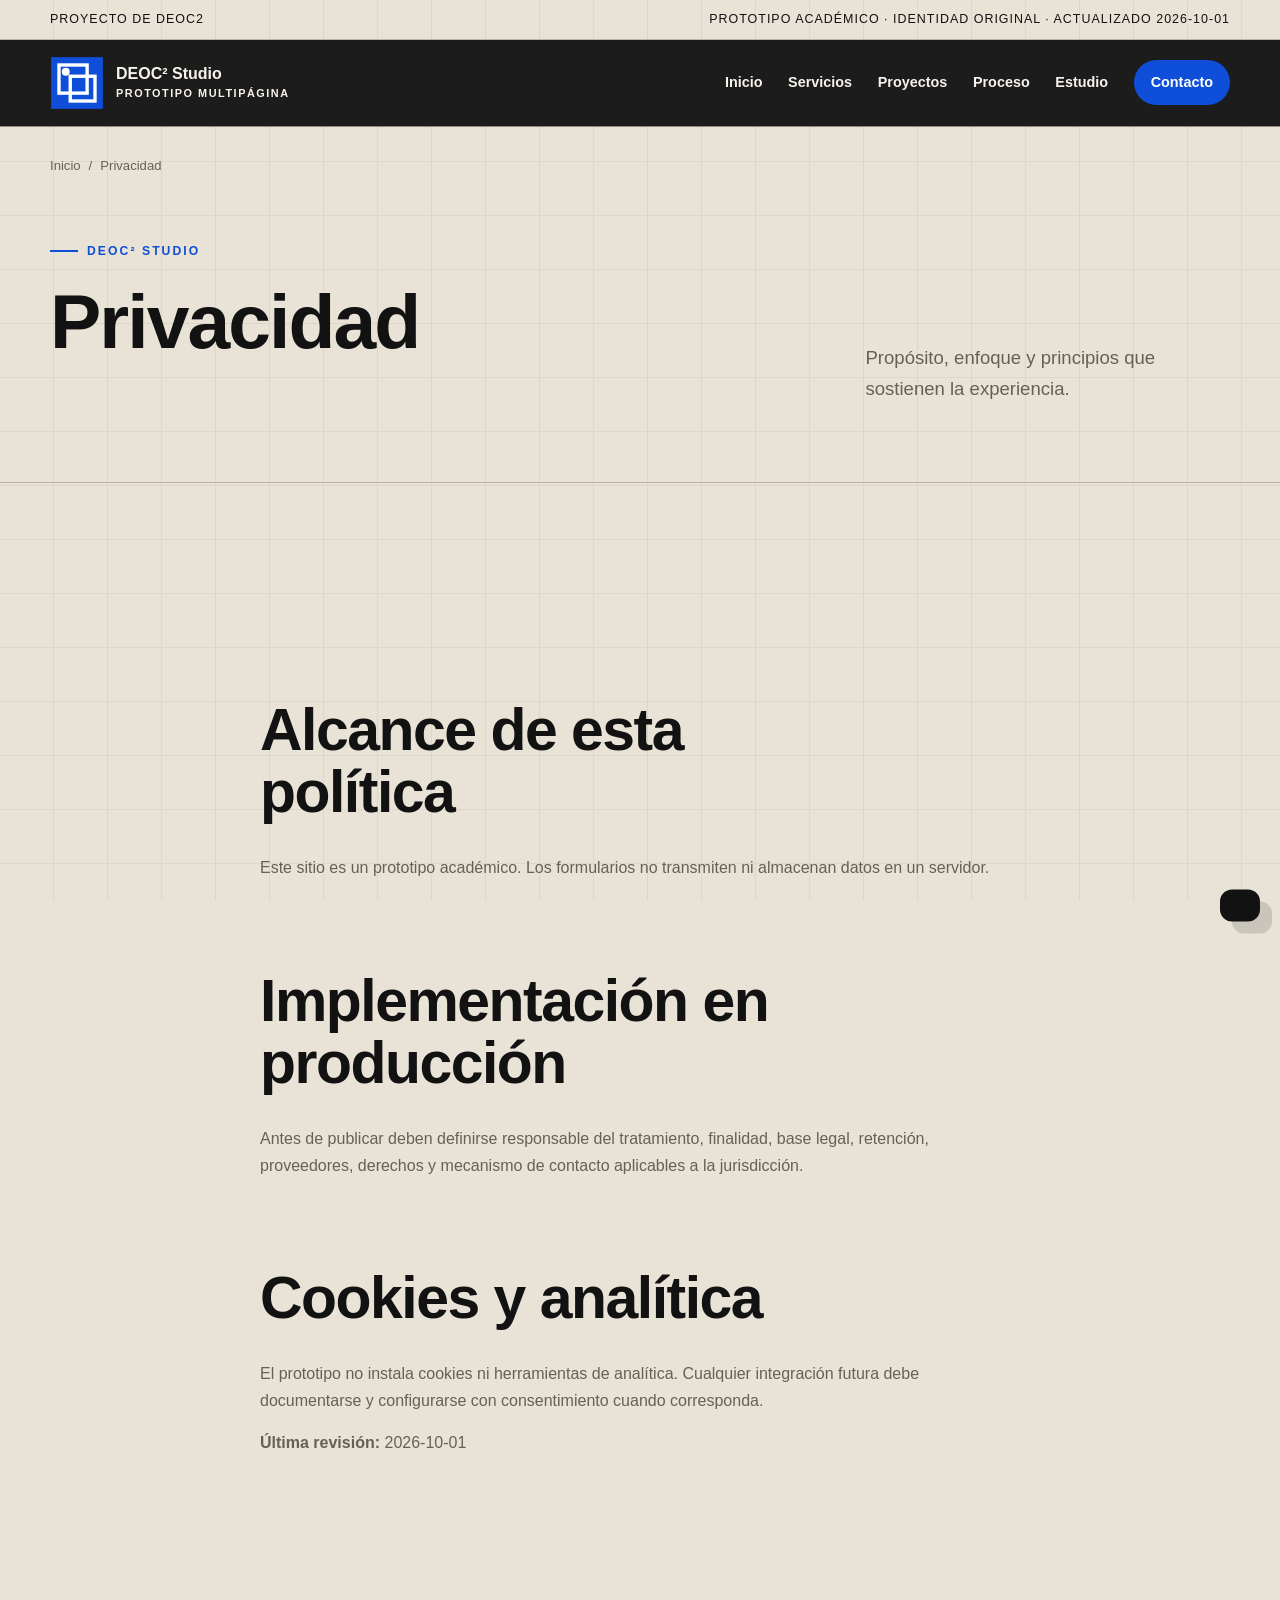
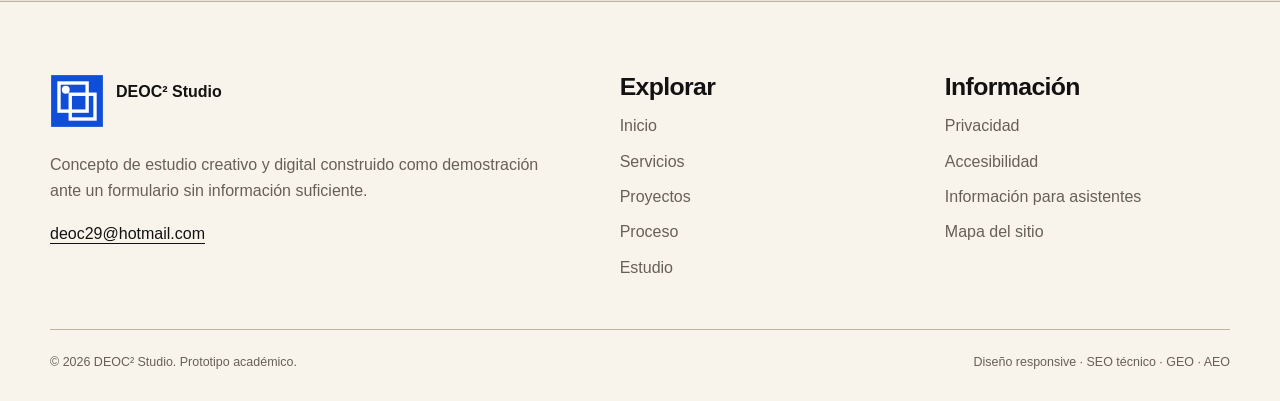
==== privacidad.html @ fee2f9aa "1 1" ====
<!doctype html><html lang="es"><head>
<meta charset="utf-8"><meta name="viewport" content="width=device-width,initial-scale=1"><meta name="theme-color" content="#0e4ed8">
<title>Privacidad | DEOC² Studio</title><meta name="description" content="Privacidad de DEOC² Studio. DEOC² Studio es una propuesta de portafolio creativo multipágina; no representa un negocio definido en el formulario, que solo co…"><meta name="robots" content="index,follow,max-image-preview:large,max-snippet:-1,max-video-preview:-1"><meta name="generator" content="Centro Iberoamericano · prototipo académico">
<link rel="canonical" href="./privacidad.html"><link rel="icon" href="assets/img/favicon.svg" type="image/svg+xml"><link rel="manifest" href="manifest.webmanifest"><link rel="stylesheet" href="assets/css/styles.css">
<meta property="og:type" content="website"><meta property="og:locale" content="es_EC"><meta property="og:title" content="Privacidad | DEOC² Studio"><meta property="og:description" content="Privacidad de DEOC² Studio. DEOC² Studio es una propuesta de portafolio creativo multipágina; no representa un negocio definido en el formulario, que solo co…"><meta property="og:url" content="./privacidad.html"><meta property="og:image" content="assets/img/og-cover.png"><meta property="og:image:width" content="1200"><meta property="og:image:height" content="630"><meta property="og:site_name" content="DEOC² Studio">
<meta name="twitter:card" content="summary_large_image"><meta name="twitter:title" content="Privacidad | DEOC² Studio"><meta name="twitter:description" content="Privacidad de DEOC² Studio. DEOC² Studio es una propuesta de portafolio creativo multipágina; no representa un negocio definido en el formulario, que solo co…"><meta name="twitter:image" content="assets/img/og-cover.png">
<script type="application/ld+json">{"@context":"https://schema.org","@type":"ProfessionalService","@id":"./#entity","name":"DEOC² Studio","description":"Concepto de estudio creativo y digital construido como demostración ante un formulario sin información suficiente.","url":"./index.html","logo":"./assets/img/logo.svg","image":"./assets/img/og-cover.png","inLanguage":"es","email":"deoc29@hotmail.com"}</script><script type="application/ld+json">{"@context":"https://schema.org","@type":"WebSite","@id":"./#website","name":"DEOC² Studio","url":"./index.html","inLanguage":"es","publisher":{"@id":"./#entity"}}</script><script type="application/ld+json">{"@context":"https://schema.org","@type":"WebPage","name":"Privacidad","description":"DEOC² Studio es una propuesta de portafolio creativo multipágina; no representa un negocio definido en el formulario, que solo contenía valores numéricos…","url":"./privacidad.html","inLanguage":"es","isPartOf":{"@id":"./#website"},"about":{"@id":"./#entity"},"dateModified":"2026-10-01"}</script><script type="application/ld+json">{"@context":"https://schema.org","@type":"BreadcrumbList","itemListElement":[{"@type":"ListItem","position":1,"name":"Inicio","item":"./index.html"},{"@type":"ListItem","position":2,"name":"Privacidad","item":"./privacidad.html"}]}</script></head><body data-theme="studio"><a class="skip-link" href="#contenido">Saltar al contenido</a>
<div class="topbar"><div class="container"><span>Proyecto de deoc2</span><span>Prototipo académico · identidad original · actualizado 2026-10-01</span></div></div>
<header class="site-header">
  <div class="container nav-wrap">
    <a class="brand" href="index.html" aria-label="Ir al inicio de DEOC² Studio"><img src="assets/img/favicon.svg" width="54" height="54" alt=""><span>DEOC² Studio<small>prototipo multipágina</small></span></a>
    <button class="menu-toggle" id="menu-toggle" type="button" aria-expanded="false" aria-controls="site-nav">Menú</button>
    <nav class="site-nav" id="site-nav" aria-label="Navegación principal"><a class="" href="index.html">Inicio</a><a class="" href="servicios.html">Servicios</a><a class="" href="proyectos.html">Proyectos</a><a class="" href="proceso.html">Proceso</a><a class="" href="estudio.html">Estudio</a><a class="nav-cta" href="contacto.html">Contacto</a></nav>
  </div>
</header><main id="contenido"><div class="container breadcrumbs"><a href="index.html">Inicio</a><span aria-hidden="true">/</span><span>Privacidad</span></div><section class="page-hero"><div class="container inner"><div><div class="eyebrow">DEOC² Studio</div><h1>Privacidad</h1></div><p>Propósito, enfoque y principios que sostienen la experiencia.</p></div></section><section class="section"><div class="container prose"><h2>Alcance de esta política</h2><p>Este sitio es un prototipo académico. Los formularios no transmiten ni almacenan datos en un servidor.</p><h2>Implementación en producción</h2><p>Antes de publicar deben definirse responsable del tratamiento, finalidad, base legal, retención, proveedores, derechos y mecanismo de contacto aplicables a la jurisdicción.</p><h2>Cookies y analítica</h2><p>El prototipo no instala cookies ni herramientas de analítica. Cualquier integración futura debe documentarse y configurarse con consentimiento cuando corresponda.</p><p><strong>Última revisión:</strong> 2026-10-01</p></div></section></main><footer class="site-footer">
  <div class="container">
    <div class="footer-grid">
      <div><a class="brand" href="index.html"><img src="assets/img/favicon.svg" width="54" height="54" alt=""><span>DEOC² Studio<small>identidad provisional</small></span></a><p>Concepto de estudio creativo y digital construido como demostración ante un formulario sin información suficiente.</p><a href="mailto:deoc29@hotmail.com">deoc29@hotmail.com</a></div>
      <div><h3>Explorar</h3><div class="footer-links"><a href="index.html">Inicio</a><a href="servicios.html">Servicios</a><a href="proyectos.html">Proyectos</a><a href="proceso.html">Proceso</a><a href="estudio.html">Estudio</a></div></div>
      <div><h3>Información</h3><div class="footer-links"><a href="privacidad.html">Privacidad</a><a href="accesibilidad.html">Accesibilidad</a><a href="llms.txt">Información para asistentes</a><a href="sitemap.xml">Mapa del sitio</a></div></div>
    </div>
    <div class="footer-bottom"><span>© <span id="year">2026</span> DEOC² Studio. Prototipo académico.</span><span>Diseño responsive · SEO técnico · GEO · AEO</span></div>
  </div>
</footer><div id="toast" class="toast" role="status" aria-live="polite"></div><script src="assets/js/app.js" defer></script></body></html>
---- assets/css/styles.css ----
/* Generated 2026-10-01 · original design system for DEOC² Studio */
:root {
  --bg:#e9e3d7; --surface:#f8f4eb; --surface-2:#d6ccbd; --text:#121212; --muted:#666057;
  --line:#bdb3a4; --brand:#0e4ed8; --brand-2:#e4542f; --accent:#1c1c1c; --on-brand:#ffffff;
  --radius:0px; --shadow:12px 12px 0 rgba(18,18,18,.14); --font:Arial, Helvetica, sans-serif; --display:Arial Black, Impact, sans-serif;
  --max:1180px; --gutter:clamp(18px,4vw,44px); --section:clamp(72px,10vw,140px);
}
*{box-sizing:border-box}
html{scroll-behavior:smooth}
body{margin:0;background:var(--bg);color:var(--text);font-family:var(--font);line-height:1.65;-webkit-font-smoothing:antialiased}
body::before{content:"";position:fixed;inset:0;pointer-events:none;opacity:.28;z-index:-1;background-image:linear-gradient(to right,transparent 98%,var(--line) 98%),linear-gradient(to bottom,transparent 98%,var(--line) 98%);background-size:54px 54px}
img,svg{max-width:100%;display:block}
a{color:inherit;text-decoration-thickness:1px;text-underline-offset:4px}
button,input,select,textarea{font:inherit}
button{cursor:pointer}
::selection{background:var(--brand);color:var(--on-brand)}
.skip-link{position:fixed;left:18px;top:-100px;z-index:1000;background:var(--text);color:var(--bg);padding:12px 18px;border-radius:8px}
.skip-link:focus{top:18px}
.container{width:min(var(--max),calc(100% - 2*var(--gutter)));margin-inline:auto}
.topbar{border-bottom:1px solid var(--line);font-size:.78rem;letter-spacing:.08em;text-transform:uppercase}
.topbar .container{display:flex;justify-content:space-between;gap:20px;padding-block:9px}
.site-header{position:sticky;top:0;z-index:80;background:color-mix(in srgb,var(--bg) 88%,transparent);backdrop-filter:blur(20px);border-bottom:1px solid color-mix(in srgb,var(--line) 72%,transparent)}
.nav-wrap{min-height:86px;display:flex;align-items:center;justify-content:space-between;gap:28px}
.brand{display:inline-flex;align-items:center;gap:12px;text-decoration:none;font-weight:850;line-height:1.1}
.brand img{width:54px;height:54px}
.brand small{display:block;color:var(--muted);font-size:.68rem;letter-spacing:.14em;text-transform:uppercase;margin-top:5px}
.site-nav{display:flex;align-items:center;gap:clamp(12px,2vw,26px)}
.site-nav a{text-decoration:none;font-size:.9rem;font-weight:700;position:relative;padding:12px 0}
.site-nav.nav-dense{gap:10px} .site-nav.nav-dense a{font-size:.76rem}
.site-nav a::after{content:"";position:absolute;left:0;bottom:6px;width:100%;height:2px;background:var(--brand);transform:scaleX(0);transform-origin:right;transition:transform .25s ease}
.site-nav a:hover::after,.site-nav a[aria-current="page"]::after{transform:scaleX(1);transform-origin:left}
.nav-cta{background:var(--brand)!important;color:var(--on-brand)!important;padding:11px 17px!important;border-radius:999px}
.nav-cta::after{display:none}
.menu-toggle{display:none;border:1px solid var(--line);background:var(--surface);color:var(--text);border-radius:12px;padding:10px 14px;font-weight:800}
.breadcrumbs{display:flex;gap:8px;align-items:center;font-size:.82rem;color:var(--muted);padding-top:28px}
.breadcrumbs a{text-decoration:none}
main{overflow:hidden}
.hero{padding:clamp(52px,8vw,110px) 0 var(--section);position:relative}
.hero-grid{display:grid;grid-template-columns:minmax(0,1.02fr) minmax(360px,.98fr);align-items:center;gap:clamp(36px,6vw,90px)}
.hero-copy{position:relative;z-index:2}
.eyebrow{display:inline-flex;align-items:center;gap:9px;font-size:.76rem;font-weight:850;text-transform:uppercase;letter-spacing:.17em;color:var(--brand);margin-bottom:20px}
.eyebrow::before{content:"";width:28px;height:2px;background:currentColor}
h1,h2,h3{font-family:var(--display);line-height:1.05;margin:0 0 .55em;letter-spacing:-.025em}
h1{font-size:clamp(3rem,7.2vw,7.4rem);max-width:12ch}
h2{font-size:clamp(2.1rem,4.6vw,4.9rem);max-width:16ch}
h3{font-size:clamp(1.16rem,2vw,1.55rem)}
.lead{font-size:clamp(1.08rem,1.8vw,1.35rem);color:var(--muted);max-width:63ch;margin:0 0 30px}
.hero-actions,.action-row{display:flex;gap:13px;align-items:center;flex-wrap:wrap}
.btn{display:inline-flex;align-items:center;justify-content:center;gap:10px;min-height:50px;padding:12px 21px;border:1px solid var(--brand);background:var(--brand);color:var(--on-brand);text-decoration:none;font-weight:850;border-radius:calc(var(--radius) + 6px);transition:transform .2s ease,box-shadow .2s ease}
.btn:hover{transform:translateY(-3px);box-shadow:0 16px 34px color-mix(in srgb,var(--brand) 22%,transparent)}
.btn-secondary{background:transparent;color:var(--text);border-color:var(--line)}
.btn-ghost{background:var(--surface);color:var(--text);border-color:var(--line)}
.hero-art{position:relative}
.hero-art::before{content:"";position:absolute;inset:8% -9% -8% 10%;background:var(--brand);opacity:.10;filter:blur(50px);z-index:-1}
.hero-art img{width:100%;aspect-ratio:4/3;object-fit:cover;border-radius:calc(var(--radius) + 18px);box-shadow:var(--shadow);border:1px solid var(--line)}
.hero-badge{position:absolute;right:-18px;bottom:8%;max-width:220px;background:var(--surface);border:1px solid var(--line);padding:18px;border-radius:calc(var(--radius) + 10px);box-shadow:var(--shadow);font-size:.88rem}
.hero-badge strong{display:block;color:var(--brand);font-size:1.15rem}
.stats{display:grid;grid-template-columns:repeat(3,1fr);gap:1px;margin-top:42px;background:var(--line);border:1px solid var(--line);border-radius:calc(var(--radius) + 8px);overflow:hidden;max-width:760px}
.stat{background:var(--surface);padding:20px}
.stat strong{display:block;font-family:var(--display);font-size:clamp(1.4rem,3vw,2.35rem);line-height:1.1;color:var(--brand)}
.stat span{display:block;color:var(--muted);font-size:.82rem;margin-top:4px}
.section{padding:var(--section) 0}
.section-sm{padding:clamp(46px,7vw,80px) 0}
.section-alt{background:var(--surface);border-block:1px solid var(--line)}
.section-head{display:flex;justify-content:space-between;align-items:end;gap:40px;margin-bottom:clamp(36px,5vw,68px)}
.section-head p{max-width:55ch;color:var(--muted);margin:0}
.kicker{font-size:.75rem;text-transform:uppercase;letter-spacing:.17em;color:var(--brand);font-weight:850;margin-bottom:12px}
.grid-2{display:grid;grid-template-columns:repeat(2,minmax(0,1fr));gap:clamp(22px,4vw,48px)}
.grid-3{display:grid;grid-template-columns:repeat(3,minmax(0,1fr));gap:24px}
.grid-4{display:grid;grid-template-columns:repeat(4,minmax(0,1fr));gap:18px}
.card{background:var(--surface);border:1px solid var(--line);border-radius:calc(var(--radius) + 8px);padding:clamp(22px,3vw,36px);position:relative;overflow:hidden;transition:transform .22s ease,border-color .22s ease,box-shadow .22s ease}
.card:hover{transform:translateY(-6px);border-color:var(--brand);box-shadow:var(--shadow)}
.card .number{font-size:.75rem;letter-spacing:.15em;color:var(--brand);font-weight:900}
.card p{color:var(--muted);margin:0}
.card ul{padding-left:1.1rem;margin:18px 0 0;color:var(--muted)}
.card-link{position:absolute;inset:0;text-indent:-9999px}
.visual-card{padding:0}
.visual-card img{width:100%;aspect-ratio:4/3;object-fit:cover;border-bottom:1px solid var(--line)}
.visual-card .card-body{padding:26px}
.answer-box{display:grid;grid-template-columns:.32fr 1fr;gap:26px;background:var(--text);color:var(--bg);padding:clamp(28px,5vw,62px);border-radius:calc(var(--radius) + 12px);box-shadow:var(--shadow)}
.answer-box .label{font-size:.75rem;letter-spacing:.17em;text-transform:uppercase;font-weight:900;color:var(--accent)}
.answer-box p{font-size:clamp(1.25rem,2.8vw,2rem);line-height:1.4;margin:0;max-width:52ch}
.feature-list{display:grid;gap:18px;counter-reset:feature}
.feature{display:grid;grid-template-columns:52px 1fr;gap:18px;padding:22px 0;border-bottom:1px solid var(--line);counter-increment:feature}
.feature::before{content:counter(feature,decimal-leading-zero);width:46px;height:46px;border:1px solid var(--line);border-radius:50%;display:grid;place-items:center;color:var(--brand);font-weight:900}
.feature p{margin:0;color:var(--muted)}
.tag-list{display:flex;flex-wrap:wrap;gap:9px}
.tag,.chip{display:inline-flex;padding:8px 12px;border:1px solid var(--line);border-radius:999px;background:var(--surface);font-size:.8rem;font-weight:750}
.step-list{display:grid;grid-template-columns:repeat(4,1fr);gap:0;border:1px solid var(--line);border-radius:calc(var(--radius) + 8px);overflow:hidden}
.step{padding:28px;border-right:1px solid var(--line);background:var(--surface);min-height:220px}
.step:last-child{border-right:0}
.step strong{display:block;color:var(--brand);font-size:.8rem;letter-spacing:.14em;text-transform:uppercase;margin-bottom:36px}
.page-hero{padding:58px 0 78px;border-bottom:1px solid var(--line)}
.page-hero .inner{display:grid;grid-template-columns:1fr .48fr;gap:56px;align-items:end}
.page-hero h1{font-size:clamp(2.8rem,6vw,6rem);max-width:15ch}
.page-hero p{color:var(--muted);font-size:1.16rem;margin:0}
.prose{max-width:760px}
.prose h2{margin-top:1.5em}
.prose p,.prose li{color:var(--muted)}
.catalog-toolbar{display:flex;gap:12px;flex-wrap:wrap;align-items:center;margin-bottom:34px}
.catalog-toolbar input,.catalog-toolbar select{min-height:48px;border:1px solid var(--line);background:var(--surface);color:var(--text);border-radius:12px;padding:10px 14px}
.catalog-toolbar input{min-width:min(100%,320px);flex:1}
.product-grid{display:grid;grid-template-columns:repeat(3,minmax(0,1fr));gap:24px}
.product-card{background:var(--surface);border:1px solid var(--line);border-radius:calc(var(--radius) + 8px);overflow:hidden;display:flex;flex-direction:column}
.product-card img{aspect-ratio:4/3;width:100%;object-fit:cover;border-bottom:1px solid var(--line)}
.product-info{padding:22px;display:flex;flex-direction:column;flex:1}
.product-info p{color:var(--muted);margin:.3rem 0 1rem}
.product-meta{display:flex;justify-content:space-between;gap:15px;margin-top:auto;align-items:center}
.price{font-size:1.15rem;font-weight:900;color:var(--brand)}
.icon-button{border:1px solid var(--line);background:var(--surface);color:var(--text);width:44px;height:44px;border-radius:50%;display:grid;place-items:center}
.dashboard{display:grid;grid-template-columns:220px 1fr;min-height:620px;background:var(--surface);border:1px solid var(--line);border-radius:calc(var(--radius) + 8px);overflow:hidden;box-shadow:var(--shadow)}
.dashboard aside{background:var(--text);color:var(--bg);padding:28px 18px}
.dashboard aside strong{display:block;margin-bottom:28px}
.dashboard aside a{display:block;text-decoration:none;padding:10px 12px;border-radius:10px;margin-bottom:6px;color:color-mix(in srgb,var(--bg) 75%,transparent)}
.dashboard aside a:first-of-type{background:var(--brand);color:var(--on-brand)}
.dashboard-main{padding:30px}
.metric-grid{display:grid;grid-template-columns:repeat(3,1fr);gap:16px}
.metric{border:1px solid var(--line);border-radius:14px;padding:20px;background:var(--bg)}
.metric strong{display:block;font-size:1.8rem;color:var(--brand)}
.bar-chart{height:220px;display:flex;align-items:end;gap:12px;padding:24px 12px;border:1px solid var(--line);border-radius:14px;margin-top:22px}
.bar-chart i{display:block;flex:1;background:var(--brand);border-radius:8px 8px 0 0;min-height:18px;opacity:.85}
.table-wrap{overflow:auto;border:1px solid var(--line);border-radius:14px;margin-top:22px}
table{width:100%;border-collapse:collapse;min-width:680px;background:var(--surface)}
th,td{padding:15px;text-align:left;border-bottom:1px solid var(--line);font-size:.9rem}
th{font-size:.75rem;text-transform:uppercase;letter-spacing:.08em;color:var(--muted)}
.status{display:inline-flex;padding:5px 9px;border-radius:999px;background:color-mix(in srgb,var(--accent) 20%,var(--surface));color:var(--text);font-size:.75rem;font-weight:800}
.timeline{position:relative;display:grid;gap:24px;margin-left:20px}
.timeline::before{content:"";position:absolute;left:18px;top:0;bottom:0;width:2px;background:var(--line)}
.timeline-item{position:relative;padding:20px 24px 20px 70px;background:var(--surface);border:1px solid var(--line);border-radius:calc(var(--radius) + 6px)}
.timeline-item::before{content:"";position:absolute;left:7px;top:28px;width:24px;height:24px;border-radius:50%;background:var(--brand);border:5px solid var(--bg);z-index:2}
.faq-list{border-top:1px solid var(--line)}
.faq-item{border-bottom:1px solid var(--line)}
.faq-question{width:100%;display:flex;justify-content:space-between;gap:24px;align-items:center;text-align:left;border:0;background:transparent;color:var(--text);padding:25px 0;font-weight:850;font-size:1.03rem}
.faq-question span:last-child{font-size:1.6rem;color:var(--brand);transition:transform .2s ease}
.faq-answer{display:none;max-width:850px;color:var(--muted);padding:0 0 26px}
.faq-item[data-open="true"] .faq-answer{display:block}
.faq-item[data-open="true"] .faq-question span:last-child{transform:rotate(45deg)}
.form-grid{display:grid;grid-template-columns:repeat(2,minmax(0,1fr));gap:18px}
.field{display:grid;gap:8px}
.field.full{grid-column:1/-1}
.field label{font-size:.82rem;font-weight:850}
.field input,.field select,.field textarea{width:100%;border:1px solid var(--line);background:var(--surface);color:var(--text);padding:13px 14px;border-radius:12px;outline:none}
.field input:focus,.field select:focus,.field textarea:focus{border-color:var(--brand);box-shadow:0 0 0 4px color-mix(in srgb,var(--brand) 14%,transparent)}
.field textarea{min-height:150px;resize:vertical}
.contact-layout{display:grid;grid-template-columns:.72fr 1.28fr;gap:clamp(28px,5vw,70px)}
.contact-panel{background:var(--text);color:var(--bg);padding:36px;border-radius:calc(var(--radius) + 12px)}
.contact-panel a{color:var(--bg)}
.notice{padding:18px 20px;border-left:4px solid var(--accent);background:color-mix(in srgb,var(--accent) 12%,var(--surface));border-radius:0 12px 12px 0;color:var(--muted)}
.code-window{background:#05070a;color:#d8ffe8;border:1px solid var(--line);border-radius:14px;overflow:hidden;font-family:Consolas,monospace;box-shadow:var(--shadow)}
.code-head{display:flex;gap:8px;padding:14px;border-bottom:1px solid #233029}
.code-head i{width:11px;height:11px;border-radius:50%;background:#4e625a}
.code-body{padding:24px;overflow:auto;font-size:.88rem;line-height:1.8}
.code-body .cmd{color:#8fff5a}
.code-body .key{color:#58d1ff}
.assistant-demo{display:grid;grid-template-columns:.42fr .58fr;border:1px solid var(--line);border-radius:calc(var(--radius) + 8px);overflow:hidden;background:var(--surface);min-height:520px}
.assistant-sidebar{padding:26px;background:var(--surface2);border-right:1px solid var(--line)}
.assistant-chat{padding:30px;display:flex;flex-direction:column}
.bubble{max-width:78%;padding:15px 18px;border-radius:20px;margin-bottom:14px;background:var(--surface2)}
.bubble.user{align-self:flex-end;background:var(--brand);color:var(--on-brand)}
.chat-form{margin-top:auto;display:flex;gap:10px}
.chat-form input{flex:1;border:1px solid var(--line);padding:13px;border-radius:999px;background:var(--bg);color:var(--text)}
.calculator{display:grid;grid-template-columns:1fr .8fr;gap:24px;background:var(--surface);border:1px solid var(--line);padding:30px;border-radius:calc(var(--radius) + 8px)}
.result-panel{background:var(--text);color:var(--bg);padding:28px;border-radius:calc(var(--radius) + 4px)}
.result-panel strong{display:block;font-size:2.4rem;color:var(--accent)}
.callout{display:grid;grid-template-columns:1fr auto;align-items:center;gap:30px;background:var(--brand);color:var(--on-brand);padding:clamp(30px,5vw,62px);border-radius:calc(var(--radius) + 12px)}
.callout h2{font-size:clamp(2rem,4vw,4rem);margin:0}
.callout p{max-width:58ch;opacity:.84}
.callout .btn{background:var(--on-brand);color:var(--brand);border-color:var(--on-brand)}
.site-footer{padding:72px 0 28px;border-top:1px solid var(--line);background:var(--surface)}
.footer-grid{display:grid;grid-template-columns:1.3fr repeat(2,.7fr);gap:40px}
.footer-grid p{color:var(--muted);max-width:55ch}
.footer-links{display:grid;gap:9px}
.footer-links a{text-decoration:none;color:var(--muted)}
.footer-bottom{display:flex;justify-content:space-between;gap:20px;flex-wrap:wrap;border-top:1px solid var(--line);margin-top:48px;padding-top:22px;font-size:.78rem;color:var(--muted)}
.toast{position:fixed;right:20px;bottom:20px;z-index:200;background:var(--text);color:var(--bg);padding:16px 20px;border-radius:12px;box-shadow:var(--shadow);transform:translateY(130%);transition:transform .25s ease;max-width:360px}
.toast.show{transform:translateY(0)}
.sr-only{position:absolute!important;width:1px!important;height:1px!important;padding:0!important;margin:-1px!important;overflow:hidden!important;clip:rect(0,0,0,0)!important;white-space:nowrap!important;border:0!important}
.empty-state{display:none;padding:30px;text-align:center;border:1px dashed var(--line);color:var(--muted);border-radius:14px}
/* Strong visual differentiation by theme */
body[data-theme="fashion"] h1,body[data-theme="fashion"] h2{font-weight:400;letter-spacing:-.045em}
body[data-theme="fashion"] .topbar{background:var(--text);color:var(--bg)}
body[data-theme="fashion"] .hero-grid{grid-template-columns:.72fr 1.28fr}
body[data-theme="fashion"] .hero-art img{border-radius:0}
body[data-theme="fashion"] .btn,body[data-theme="fashion"] .card,body[data-theme="fashion"] .product-card{border-radius:0}
body[data-theme="studio"] .card,body[data-theme="studio"] .hero-art img,body[data-theme="studio"] .callout{box-shadow:12px 12px 0 var(--text);border:3px solid var(--text)}
body[data-theme="studio"] .site-header{background:var(--accent);color:var(--surface)}
body[data-theme="studio"] .brand small,body[data-theme="studio"] .site-nav a{color:var(--surface)}
body[data-theme="datagov"] body,body[data-theme="datagov"] .eyebrow{font-family:var(--font)}
body[data-theme="datagov"] h1,body[data-theme="datagov"] h2{text-transform:uppercase;letter-spacing:-.02em}
body[data-theme="datagov"] .hero-art img{filter:saturate(1.2) contrast(1.05)}
body[data-theme="editorial"] .hero-copy{border-left:5px solid var(--brand);padding-left:clamp(20px,3vw,45px)}
body[data-theme="travel"] .hero-art img,body[data-theme="health"] .hero-art img{border-radius:48% 52% 38% 62% / 44% 38% 62% 56%}
body[data-theme="industrial"] .eyebrow,body[data-theme="industrial"] h1,body[data-theme="industrial"] h2{text-transform:uppercase}
body[data-theme="industrial"] .hero-art img{border:10px solid var(--surface2);transform:rotate(1.5deg)}
body[data-theme="voice"] .hero::after{content:"";position:absolute;left:0;right:0;bottom:30px;height:100px;background:repeating-radial-gradient(ellipse at center,var(--brand) 0 2px,transparent 2px 18px);opacity:.07}
@media (max-width:980px){
  .menu-toggle{display:block} .site-nav{display:none;position:absolute;left:var(--gutter);right:var(--gutter);top:78px;background:var(--surface);border:1px solid var(--line);padding:18px;flex-direction:column;align-items:stretch;border-radius:16px;box-shadow:var(--shadow)}
  .site-nav.open{display:flex} .site-nav a{padding:10px} .nav-cta{text-align:center}
  .hero-grid,.page-hero .inner,.contact-layout,.assistant-demo,.calculator{grid-template-columns:1fr}
  .hero-art{max-width:760px} .answer-box{grid-template-columns:1fr} .grid-4{grid-template-columns:repeat(2,1fr)}
  .product-grid,.grid-3{grid-template-columns:repeat(2,minmax(0,1fr))} .step-list{grid-template-columns:repeat(2,1fr)} .step:nth-child(2){border-right:0} .step:nth-child(-n+2){border-bottom:1px solid var(--line)}
  .dashboard{grid-template-columns:1fr} .dashboard aside{display:flex;gap:8px;overflow:auto} .dashboard aside strong{display:none} .dashboard aside a{white-space:nowrap;margin:0}
  .assistant-sidebar{border-right:0;border-bottom:1px solid var(--line)}
}
@media (max-width:680px){
  .topbar .container{display:block} .topbar .container span:last-child{display:none} .brand span{display:none}
  .hero{padding-top:42px} h1{font-size:clamp(2.7rem,15vw,4.8rem)} .hero-grid{display:flex;flex-direction:column}
  body[data-theme="fashion"] .hero-grid{display:flex} .hero-art{order:-1} .hero-badge{right:8px}
  .stats{grid-template-columns:1fr} .grid-2,.grid-3,.grid-4,.product-grid,.form-grid,.metric-grid{grid-template-columns:1fr}
  .section-head,.callout,.footer-bottom{align-items:start;flex-direction:column;display:flex} .step-list{grid-template-columns:1fr} .step{border-right:0;border-bottom:1px solid var(--line)}
  .footer-grid{grid-template-columns:1fr} .field.full{grid-column:auto} .dashboard-main{padding:18px} .contact-panel{padding:26px}
  .product-meta{align-items:flex-start} .answer-box p{font-size:1.17rem}
}
@media (prefers-reduced-motion:reduce){*{animation:none!important;transition:none!important;scroll-behavior:auto!important}}
@media print{.site-header,.topbar,.hero-actions,.callout,.site-footer,.menu-toggle{display:none!important}body{background:#fff;color:#000}.section{padding:30px 0}}
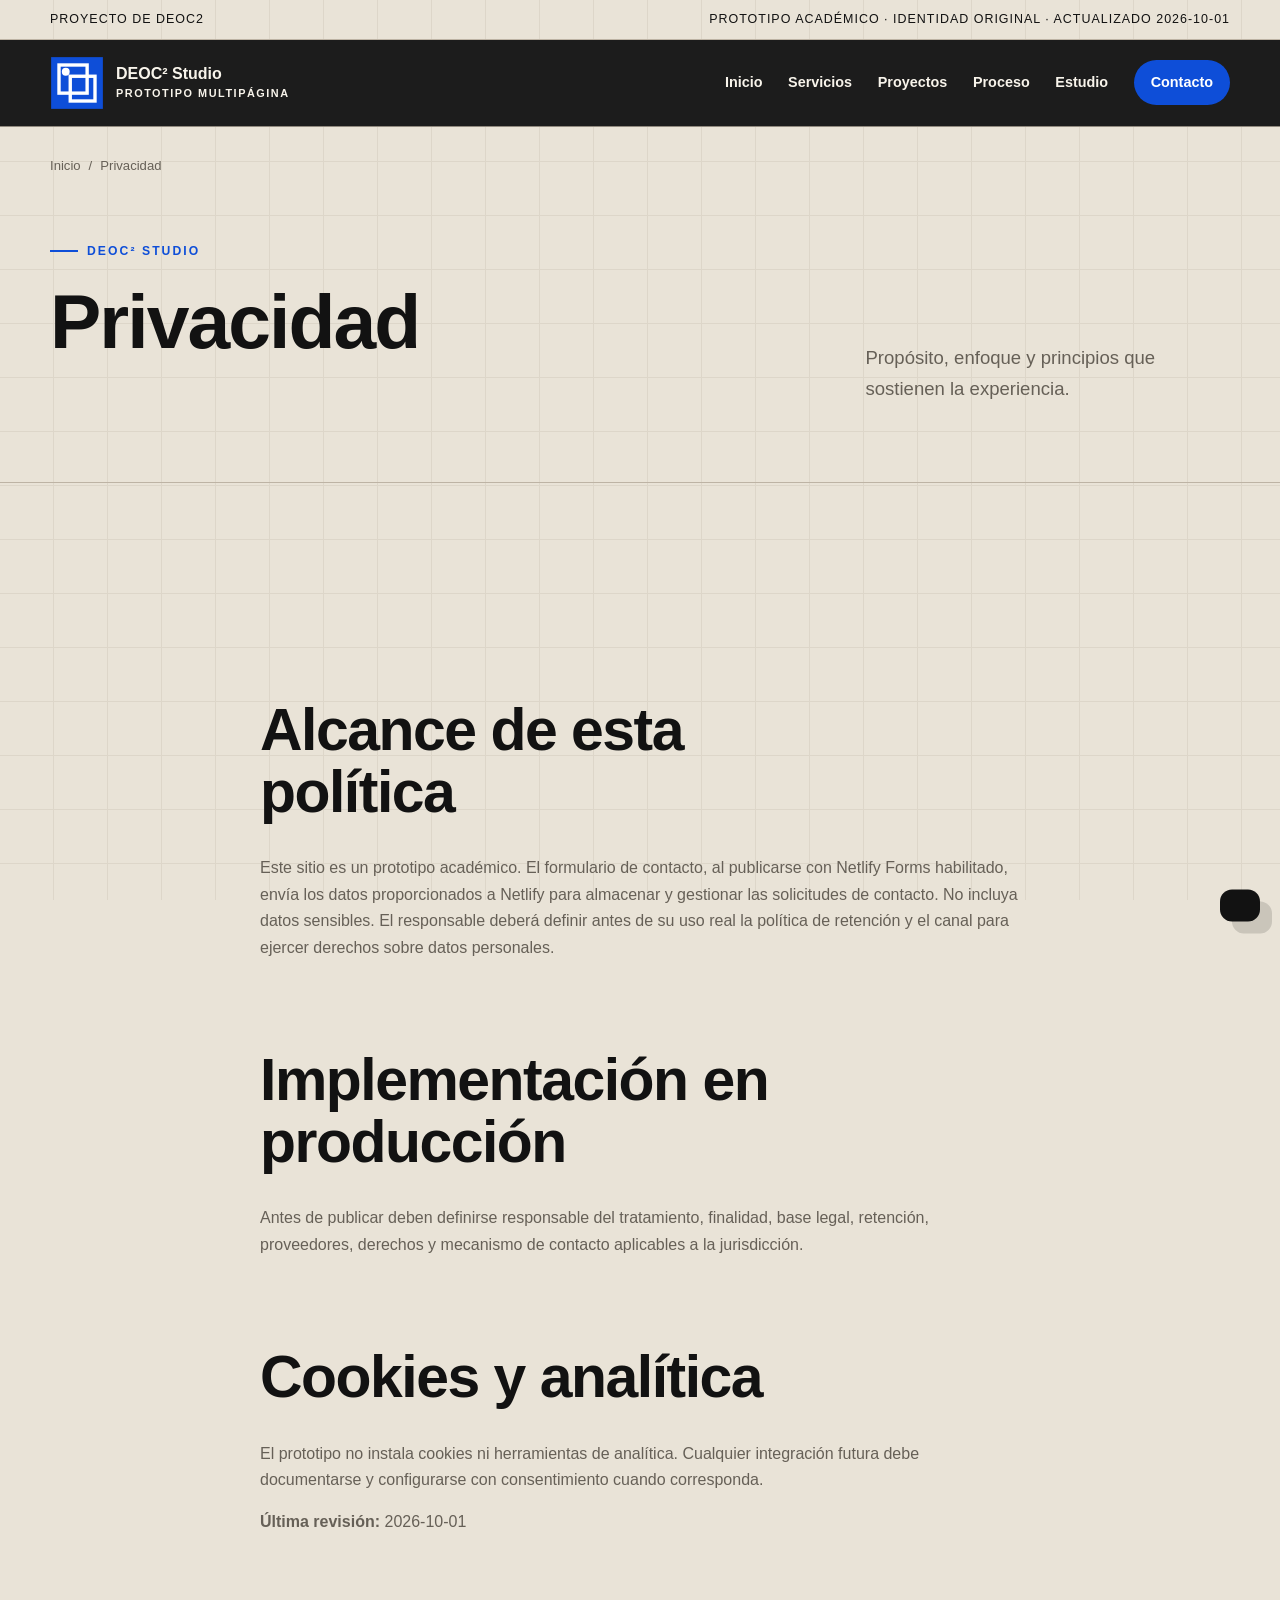
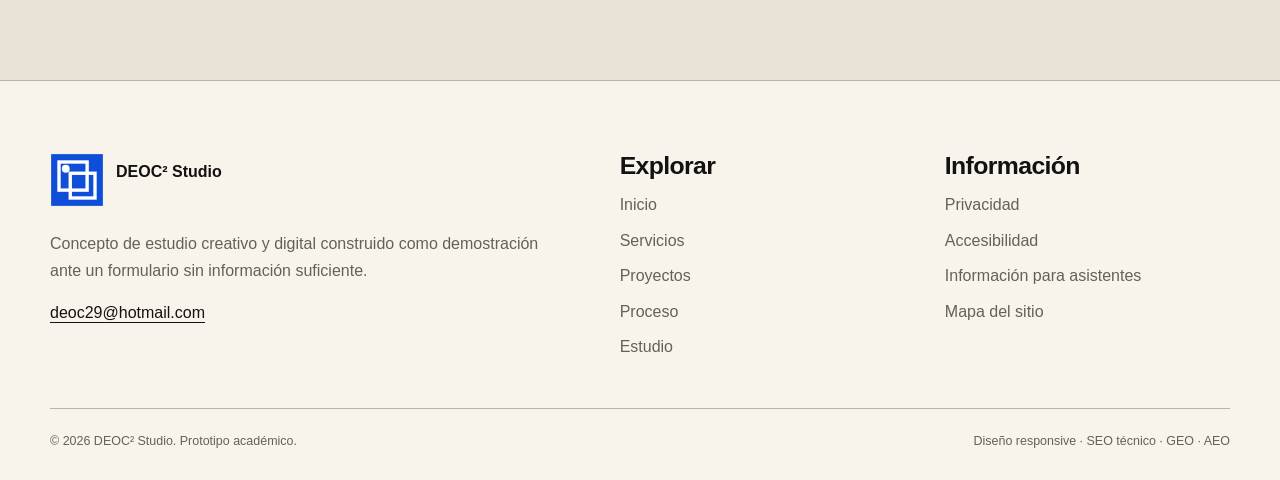
==== commit 3ca08b05: "Actualizar aviso de privacidad sobre recepción de solicitudes" ====
--- a/privacidad.html
+++ b/privacidad.html
@@ -12,7 +12,7 @@
     <button class="menu-toggle" id="menu-toggle" type="button" aria-expanded="false" aria-controls="site-nav">Menú</button>
     <nav class="site-nav" id="site-nav" aria-label="Navegación principal"><a class="" href="index.html">Inicio</a><a class="" href="servicios.html">Servicios</a><a class="" href="proyectos.html">Proyectos</a><a class="" href="proceso.html">Proceso</a><a class="" href="estudio.html">Estudio</a><a class="nav-cta" href="contacto.html">Contacto</a></nav>
   </div>
-</header><main id="contenido"><div class="container breadcrumbs"><a href="index.html">Inicio</a><span aria-hidden="true">/</span><span>Privacidad</span></div><section class="page-hero"><div class="container inner"><div><div class="eyebrow">DEOC² Studio</div><h1>Privacidad</h1></div><p>Propósito, enfoque y principios que sostienen la experiencia.</p></div></section><section class="section"><div class="container prose"><h2>Alcance de esta política</h2><p>Este sitio es un prototipo académico. Los formularios no transmiten ni almacenan datos en un servidor.</p><h2>Implementación en producción</h2><p>Antes de publicar deben definirse responsable del tratamiento, finalidad, base legal, retención, proveedores, derechos y mecanismo de contacto aplicables a la jurisdicción.</p><h2>Cookies y analítica</h2><p>El prototipo no instala cookies ni herramientas de analítica. Cualquier integración futura debe documentarse y configurarse con consentimiento cuando corresponda.</p><p><strong>Última revisión:</strong> 2026-10-01</p></div></section></main><footer class="site-footer">
+</header><main id="contenido"><div class="container breadcrumbs"><a href="index.html">Inicio</a><span aria-hidden="true">/</span><span>Privacidad</span></div><section class="page-hero"><div class="container inner"><div><div class="eyebrow">DEOC² Studio</div><h1>Privacidad</h1></div><p>Propósito, enfoque y principios que sostienen la experiencia.</p></div></section><section class="section"><div class="container prose"><h2>Alcance de esta política</h2><p>Este sitio es un prototipo académico. El formulario de contacto, al publicarse con Netlify Forms habilitado, envía los datos proporcionados a Netlify para almacenar y gestionar las solicitudes de contacto. No incluya datos sensibles. El responsable deberá definir antes de su uso real la política de retención y el canal para ejercer derechos sobre datos personales.</p><h2>Implementación en producción</h2><p>Antes de publicar deben definirse responsable del tratamiento, finalidad, base legal, retención, proveedores, derechos y mecanismo de contacto aplicables a la jurisdicción.</p><h2>Cookies y analítica</h2><p>El prototipo no instala cookies ni herramientas de analítica. Cualquier integración futura debe documentarse y configurarse con consentimiento cuando corresponda.</p><p><strong>Última revisión:</strong> 2026-10-01</p></div></section></main><footer class="site-footer">
   <div class="container">
     <div class="footer-grid">
       <div><a class="brand" href="index.html"><img src="assets/img/favicon.svg" width="54" height="54" alt=""><span>DEOC² Studio<small>identidad provisional</small></span></a><p>Concepto de estudio creativo y digital construido como demostración ante un formulario sin información suficiente.</p><a href="mailto:deoc29@hotmail.com">deoc29@hotmail.com</a></div>
